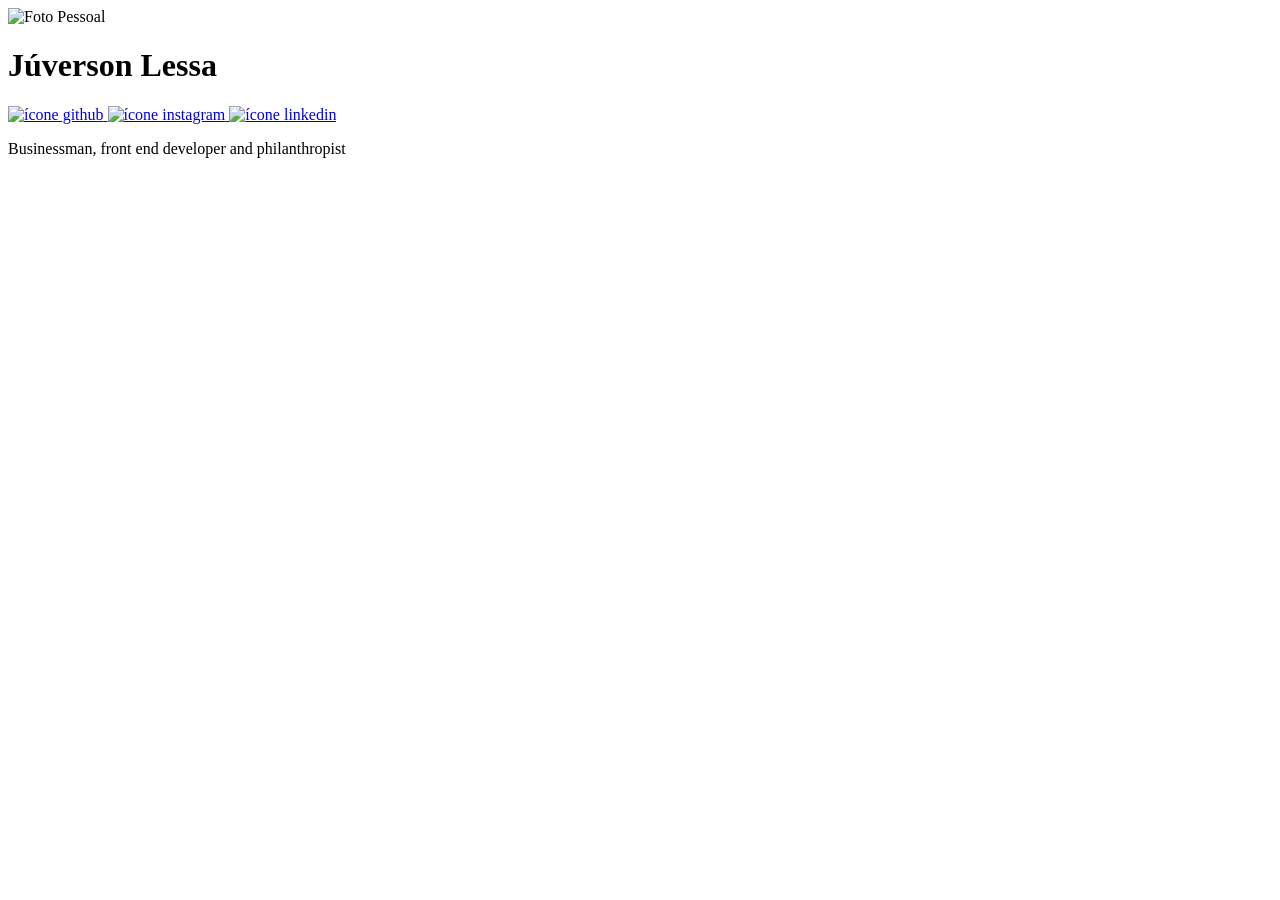
==== index.html @ c71007c9 "Create index.html" ====
<!DOCTYPE html>

<html>
    <head>
        <title>NLW7</title>
        <link rel="stylesheet" href="style.css">
        <link rel="preconnect" href="https://fonts.googleapis.com">
        <link rel="preconnect" href="https://fonts.gstatic.com" crossorigin>
        <link href="https://fonts.googleapis.com/css2?family=Roboto:wght@700&display=swap" rel="stylesheet">
    </head>
    
    <body>
        <main>
            <div class="container">
                <div class="avatar">
                    <img src="images/FotoPerfil.svg" alt="Foto Pessoal" width="200px" height="200px" />
                </div>
                <h1>Júverson Lessa</h1>
                <a href="https://github.com/juversonlessa" target="_blank">                   
                    <img src="images/github.svg" alt="ícone github" />
                </a>
                <a href="https://instagram.com/juversonlessa" target="_blank">
                    <img src="images/instagram.svg" alt="ícone instagram" />
                </a>
                <a href="https://www.linkedin.com/in/j%C3%BAverson-lessa-3611581b5/" target="_blank">
                     <img src="images/linkedin.svg" alt="ícone linkedin"  />
                </a>
                <p>Businessman, front end developer and philanthropist</p>
            </div>
        </main>
    </body>
</html>
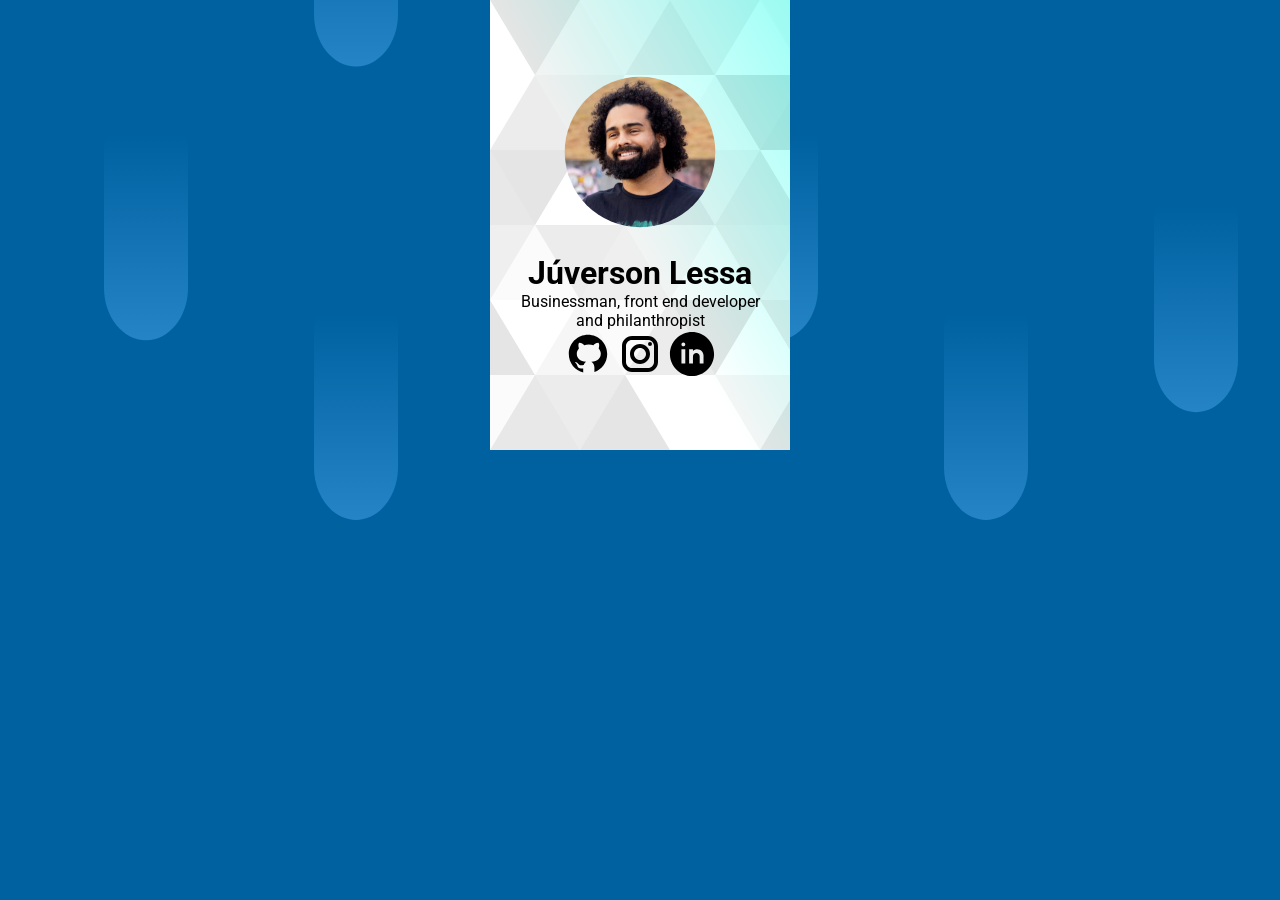
==== commit 0049cc89: "Merge branch 'main' of https://github.com/juversonlessa/cracha-nlw" ====
--- a/index.html
+++ b/index.html
@@ -15,18 +15,44 @@
                 <div class="avatar">
                     <img src="images/FotoPerfil.svg" alt="Foto Pessoal" width="200px" height="200px" />
                 </div>
-                <h1>Júverson Lessa</h1>
-                <a href="https://github.com/juversonlessa" target="_blank">                   
-                    <img src="images/github.svg" alt="ícone github" />
-                </a>
-                <a href="https://instagram.com/juversonlessa" target="_blank">
-                    <img src="images/instagram.svg" alt="ícone instagram" />
-                </a>
-                <a href="https://www.linkedin.com/in/j%C3%BAverson-lessa-3611581b5/" target="_blank">
-                     <img src="images/linkedin.svg" alt="ícone linkedin"  />
-                </a>
+                <h1 id="userName">Júverson Lessa</h1>
                 <p>Businessman, front end developer and philanthropist</p>
+                <ul id="socialLinks">
+                    <li class="github">
+                        <a href="https://github.com/juversonlessa" target="_blank">                   
+                            <img src="images/github.svg" alt="ícone github" />
+                        </a>
+                    </li>
+                    <li class="instagram">
+                        <a href="https://instagram.com/juversonlessa" target="_blank">
+                            <img src="images/instagram.svg" alt="ícone instagram" />
+                        </a>
+                    </li>
+                    <li class="linkedin">
+                        <a href="https://www.linkedin.com/in/j%C3%BAverson-lessa-3611581b5/" target="_blank">
+                            <img src="images/linkedin.svg" alt="ícone linkedin"  />
+                        </a>
+                    </li>
+                </ul>
             </div>
         </main>
+        <script>
+            const links = {
+                github: "juversonlessa",
+                instagram: "juversonlessa",
+                linkedin: "juversonlessa",
+            }
+            
+            function changeSocialMediaLinks() {
+                for (let li of socialLinks.children){
+                   const social = li.getAttribute("class")
+                   li.children[0].href = "https://instagram.com/juversonlessa"
+                   // alert(li.children[0].href)
+                }
+            }
+
+            changeSocialMediaLinks()
+
+        </script>
     </body>
 </html>
--- a/style.css
+++ b/style.css
@@ -0,0 +1,50 @@
+*{
+    margin: 0;
+}
+
+body {
+    background: url(images/primaryBackground.svg);
+    display: grid;
+    place-items: center;
+    font-family: 'Roboto', sans-serif;
+}
+
+main {
+    background: url(images/background.svg);
+    width: 300px;
+    height: 450px;
+}
+
+.avatar {
+    width: 100%;
+    margin-top: 50px;
+    clip-path: circle(33% at 50% 50%);
+}
+
+.container{
+    max-width: 250px;
+    margin-left: auto;
+    margin-right: auto;
+    text-align: center;
+}
+
+h1 {
+    font-size: 2rem;
+}
+
+ul {
+    margin-right: 0%;
+    margin-left: 0%;
+    padding: 0%;
+}
+
+li {
+    display: inline-block;
+    margin-left: auto;
+    margin-right: auto;
+}
+
+a {
+    color: lightgray;
+    text-decoration: none;
+}
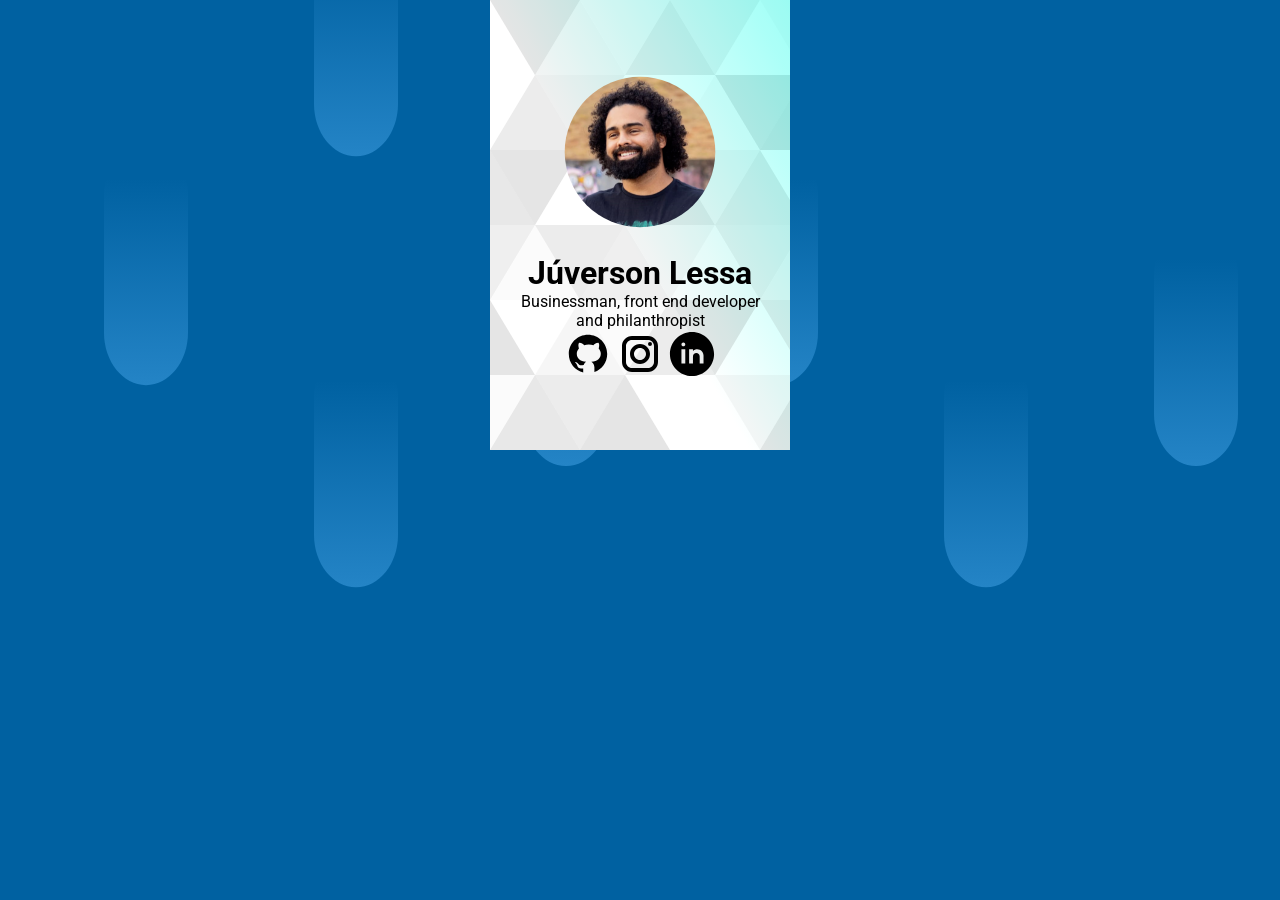
==== commit fdbd4d94: "Update index.html" ====
--- a/index.html
+++ b/index.html
@@ -15,44 +15,18 @@
                 <div class="avatar">
                     <img src="images/FotoPerfil.svg" alt="Foto Pessoal" width="200px" height="200px" />
                 </div>
-                <h1 id="userName">Júverson Lessa</h1>
+                <h1>Júverson Lessa</h1>
                 <p>Businessman, front end developer and philanthropist</p>
-                <ul id="socialLinks">
-                    <li class="github">
-                        <a href="https://github.com/juversonlessa" target="_blank">                   
-                            <img src="images/github.svg" alt="ícone github" />
-                        </a>
-                    </li>
-                    <li class="instagram">
-                        <a href="https://instagram.com/juversonlessa" target="_blank">
-                            <img src="images/instagram.svg" alt="ícone instagram" />
-                        </a>
-                    </li>
-                    <li class="linkedin">
-                        <a href="https://www.linkedin.com/in/j%C3%BAverson-lessa-3611581b5/" target="_blank">
-                            <img src="images/linkedin.svg" alt="ícone linkedin"  />
-                        </a>
-                    </li>
-                </ul>
+                <a href="https://github.com/juversonlessa" target="_blank">                   
+                    <img src="images/github.svg" alt="ícone github" />
+                </a>
+                <a href="https://instagram.com/juversonlessa" target="_blank">
+                    <img src="images/instagram.svg" alt="ícone instagram" />
+                </a>
+                <a href="https://www.linkedin.com/in/j%C3%BAverson-lessa-3611581b5/" target="_blank">
+                     <img src="images/linkedin.svg" alt="ícone linkedin"  />
+                </a>
             </div>
         </main>
-        <script>
-            const links = {
-                github: "juversonlessa",
-                instagram: "juversonlessa",
-                linkedin: "juversonlessa",
-            }
-            
-            function changeSocialMediaLinks() {
-                for (let li of socialLinks.children){
-                   const social = li.getAttribute("class")
-                   li.children[0].href = "https://instagram.com/juversonlessa"
-                   // alert(li.children[0].href)
-                }
-            }
-
-            changeSocialMediaLinks()
-
-        </script>
     </body>
 </html>
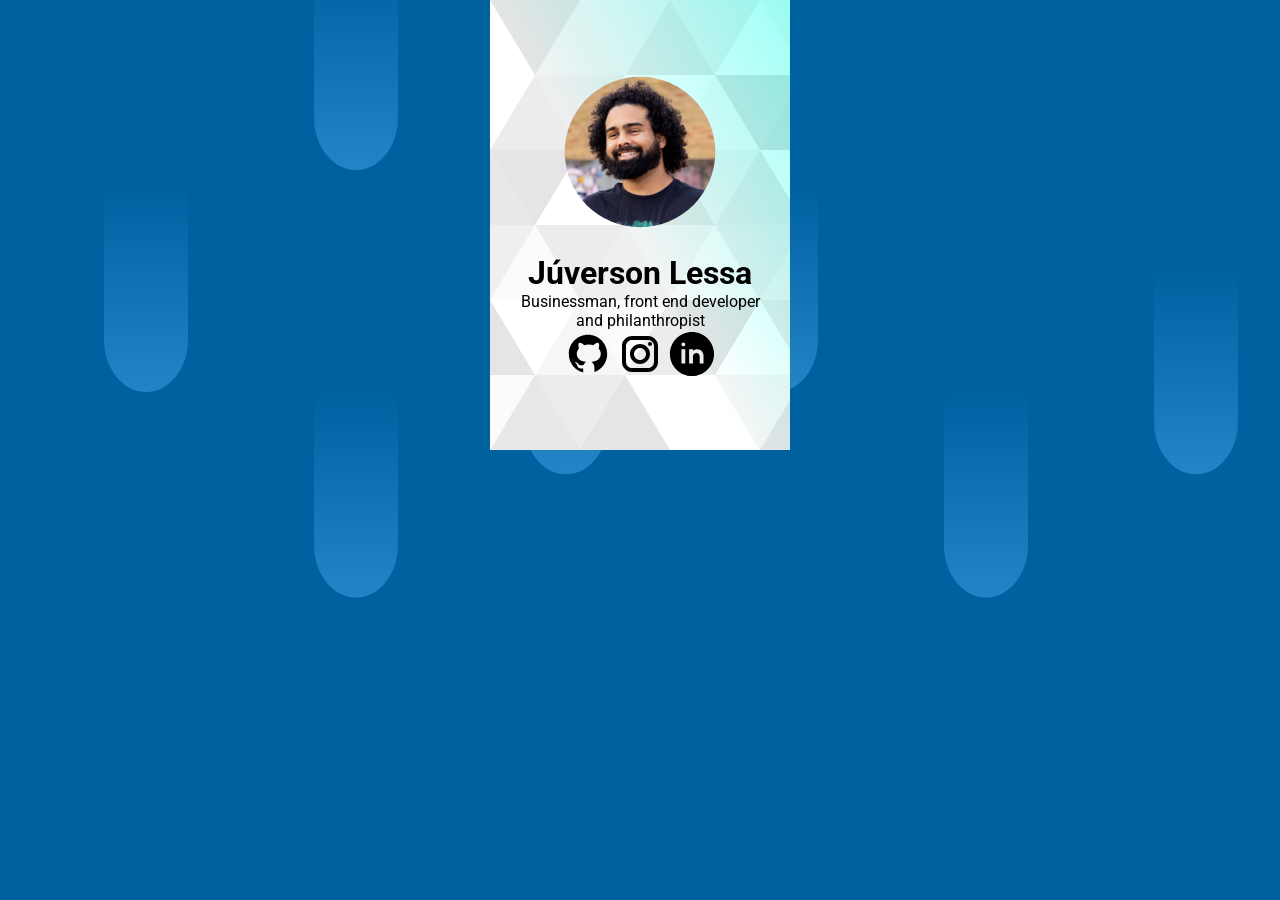
==== commit 57f6506f: "alt" ====
--- a/index.html
+++ b/index.html
@@ -2,7 +2,8 @@
 
 <html>
     <head>
-        <title>NLW7</title>
+        <meta name="viewport" content="width=device-width, initial-scale=1.0" />
+        <title>Badge</title>
         <link rel="stylesheet" href="style.css">
         <link rel="preconnect" href="https://fonts.googleapis.com">
         <link rel="preconnect" href="https://fonts.gstatic.com" crossorigin>
@@ -15,18 +16,45 @@
                 <div class="avatar">
                     <img src="images/FotoPerfil.svg" alt="Foto Pessoal" width="200px" height="200px" />
                 </div>
-                <h1>Júverson Lessa</h1>
+                <h1 id="userName">Júverson Lessa</h1>
                 <p>Businessman, front end developer and philanthropist</p>
-                <a href="https://github.com/juversonlessa" target="_blank">                   
-                    <img src="images/github.svg" alt="ícone github" />
-                </a>
-                <a href="https://instagram.com/juversonlessa" target="_blank">
-                    <img src="images/instagram.svg" alt="ícone instagram" />
-                </a>
-                <a href="https://www.linkedin.com/in/j%C3%BAverson-lessa-3611581b5/" target="_blank">
-                     <img src="images/linkedin.svg" alt="ícone linkedin"  />
-                </a>
+                <ul id="socialLinks">
+                    <li class="github">
+                        <a href="https://github.com/juversonlessa" target="_blank">                   
+                            <img src="images/github.svg" alt="ícone github" />
+                        </a>
+                    </li>
+                    <li class="instagram">
+                        <a href="https://instagram.com/juversonlessa" target="_blank">
+                            <img src="images/instagram.svg" alt="ícone instagram" />
+                        </a>
+                    </li>
+                    <li class="linkedin">
+                        <a href="https://www.linkedin.com/in/j%C3%BAverson-lessa-3611581b5/" target="_blank">
+                            <img src="images/linkedin.svg" alt="ícone linkedin"  />
+                        </a>
+                    </li>
+                </ul>
             </div>
         </main>
+<!--         <script>
+            const linksSocialMedia = {
+                github: "juversonlessa",
+                instagram: "taianassantos",
+                linkedin: "juversonlessa",
+            }
+            
+            function changeSocialMediaLinks() {
+                for (let li of socialLinks.children){
+                   const social = li.getAttribute("class")
+
+                   li.children[0].href = `https://${social}.com/${linksSocialMedia{social}}`
+                   alert(li.children[0].href)
+                }
+            }
+
+            changeSocialMediaLinks()
+
+        </script> -->
     </body>
-</html>
+</html>
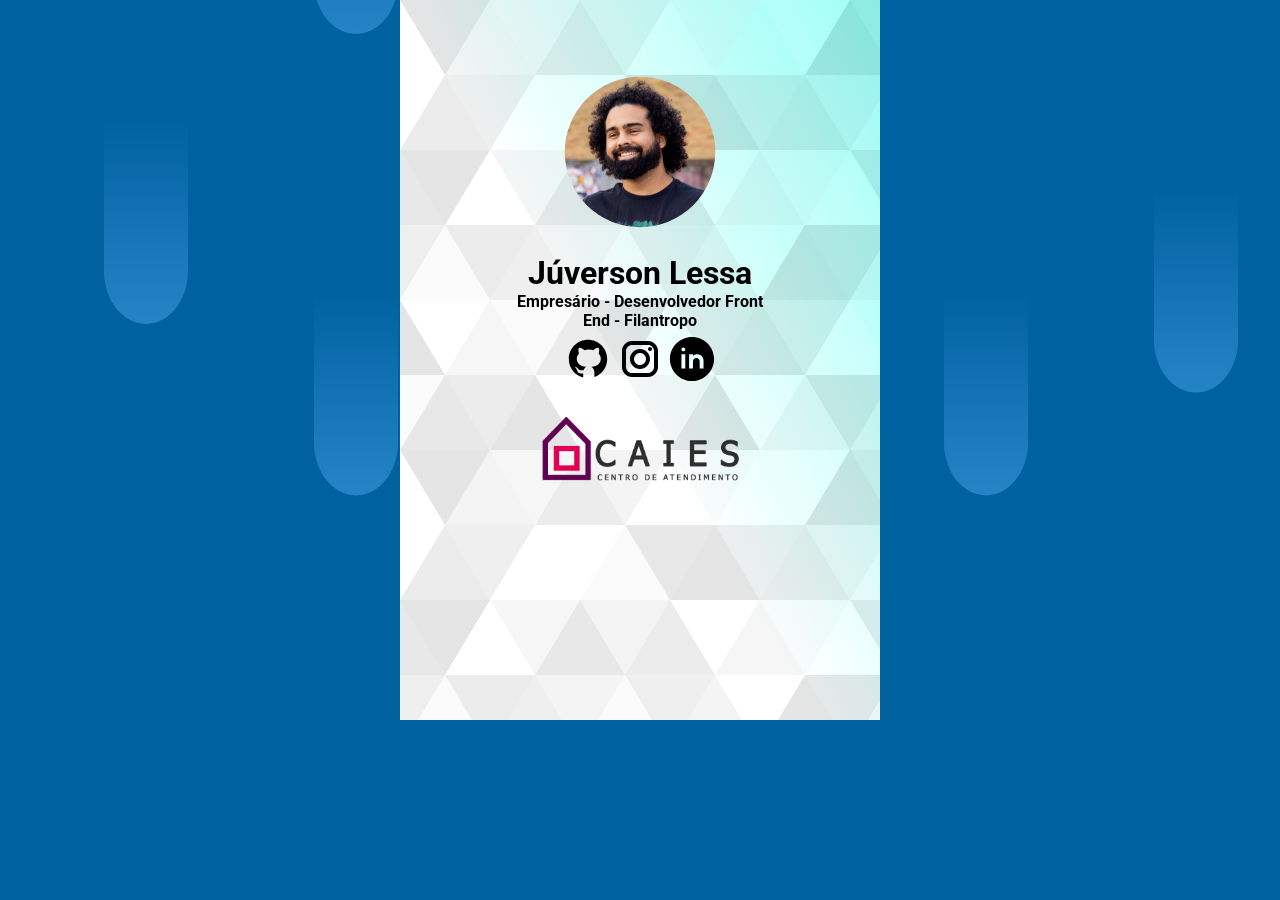
==== commit a2c3415a: "CAIES" ====
--- a/index.html
+++ b/index.html
@@ -7,7 +7,7 @@
         <link rel="stylesheet" href="style.css">
         <link rel="preconnect" href="https://fonts.googleapis.com">
         <link rel="preconnect" href="https://fonts.gstatic.com" crossorigin>
-        <link href="https://fonts.googleapis.com/css2?family=Roboto:wght@700&display=swap" rel="stylesheet">
+        <link href="https://fonts.googleapis.com/cssh4?family=Roboto:wght@700&display=swap" rel="stylesheet">
     </head>
     
     <body>
@@ -17,7 +17,7 @@
                     <img src="images/FotoPerfil.svg" alt="Foto Pessoal" width="200px" height="200px" />
                 </div>
                 <h1 id="userName">Júverson Lessa</h1>
-                <p>Businessman, front end developer and philanthropist</p>
+                <h4>Empresário - Desenvolvedor Front End - Filantropo</h4>
                 <ul id="socialLinks">
                     <li class="github">
                         <a href="https://github.com/juversonlessa" target="_blank">                   
@@ -36,25 +36,11 @@
                     </li>
                 </ul>
             </div>
-        </main>
-<!--         <script>
-            const linksSocialMedia = {
-                github: "juversonlessa",
-                instagram: "taianassantos",
-                linkedin: "juversonlessa",
-            }
-            
-            function changeSocialMediaLinks() {
-                for (let li of socialLinks.children){
-                   const social = li.getAttribute("class")
-
-                   li.children[0].href = `https://${social}.com/${linksSocialMedia{social}}`
-                   alert(li.children[0].href)
-                }
-            }
-
-            changeSocialMediaLinks()
-
-        </script> -->
+            <div class="aditionalInfo">
+                <a href="https://www.instagram.com/equipecaies/" target="_blank">
+                    <img src="images/CAIES.svg" alt="Logo CAIES">
+                </a>
+            </div>
+        </main>    
     </body>
 </html>
--- a/style.css
+++ b/style.css
@@ -3,16 +3,17 @@
 }
 
 body {
+    display: flex;
     background: url(images/primaryBackground.svg);
-    display: grid;
-    place-items: center;
     font-family: 'Roboto', sans-serif;
 }
 
 main {
     background: url(images/background.svg);
-    width: 300px;
-    height: 450px;
+    width: 30.0rem;
+    height: 45.0rem;
+    margin-left: auto;
+    margin-right: auto;
 }
 
 .avatar {
@@ -28,6 +29,17 @@
     text-align: center;
 }
 
+.aditionalInfo {
+    margin-inline: auto;
+    margin-top: 25px;
+    max-width: 250px;
+    text-align: center;
+}
+
+.caies {
+    margin-top: 5px;
+}
+
 h1 {
     font-size: 2rem;
 }
@@ -40,6 +52,7 @@
 
 li {
     display: inline-block;
+    margin-top: 5px;
     margin-left: auto;
     margin-right: auto;
 }
@@ -47,4 +60,4 @@
 a {
     color: lightgray;
     text-decoration: none;
-}
+}
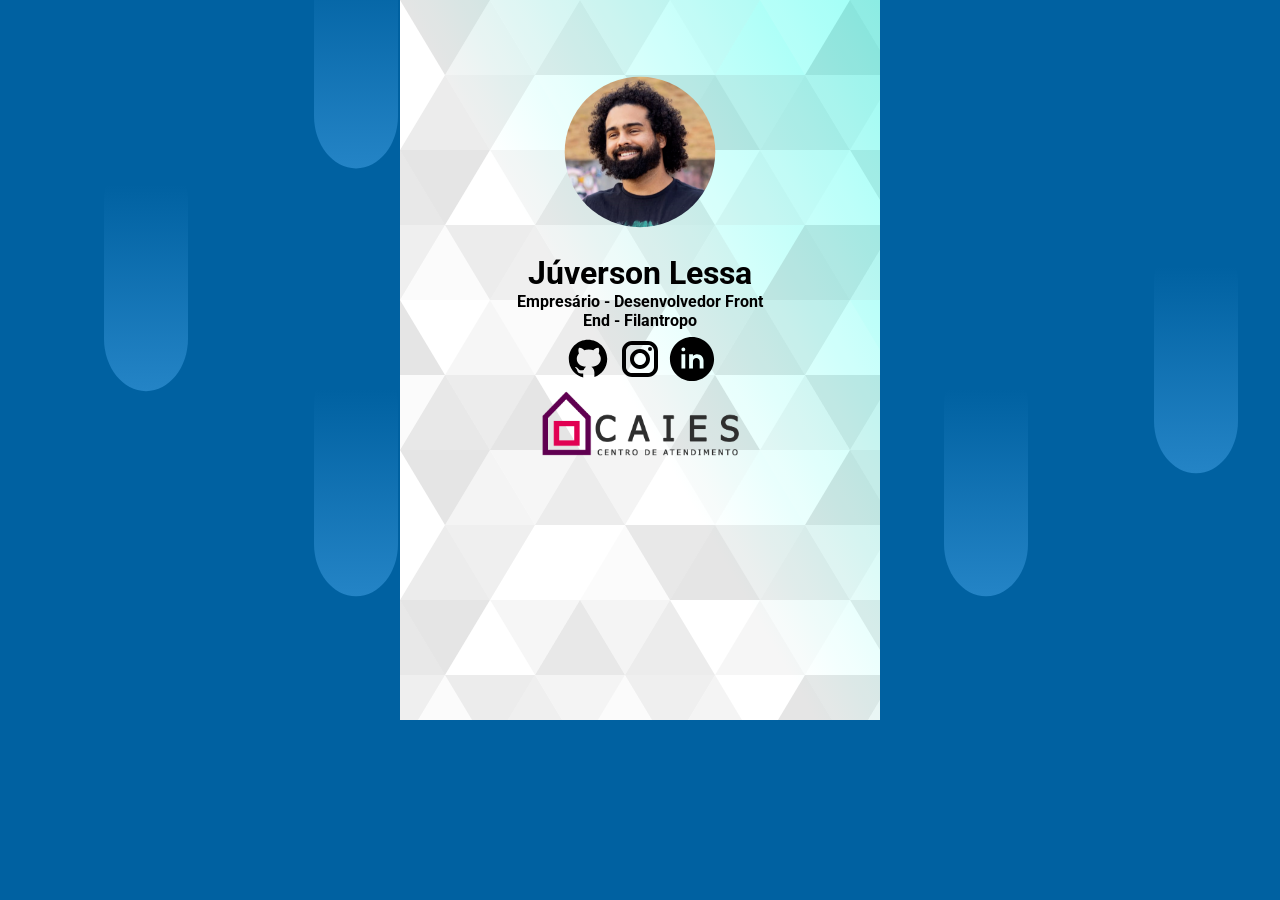
==== commit ceb90da6: "CAIES2" ====
--- a/index.html
+++ b/index.html
@@ -37,7 +37,7 @@
                 </ul>
             </div>
             <div class="aditionalInfo">
-                <a href="https://www.instagram.com/equipecaies/" target="_blank">
+                <a class="caies" href="https://www.instagram.com/equipecaies/" target="_blank">
                     <img src="images/CAIES.svg" alt="Logo CAIES">
                 </a>
             </div>
--- a/style.css
+++ b/style.css
@@ -31,13 +31,14 @@
 
 .aditionalInfo {
     margin-inline: auto;
-    margin-top: 25px;
     max-width: 250px;
     text-align: center;
 }
 
 .caies {
     margin-top: 5px;
+    margin-inline: auto;
+    max-width: 250px;
 }
 
 h1 {
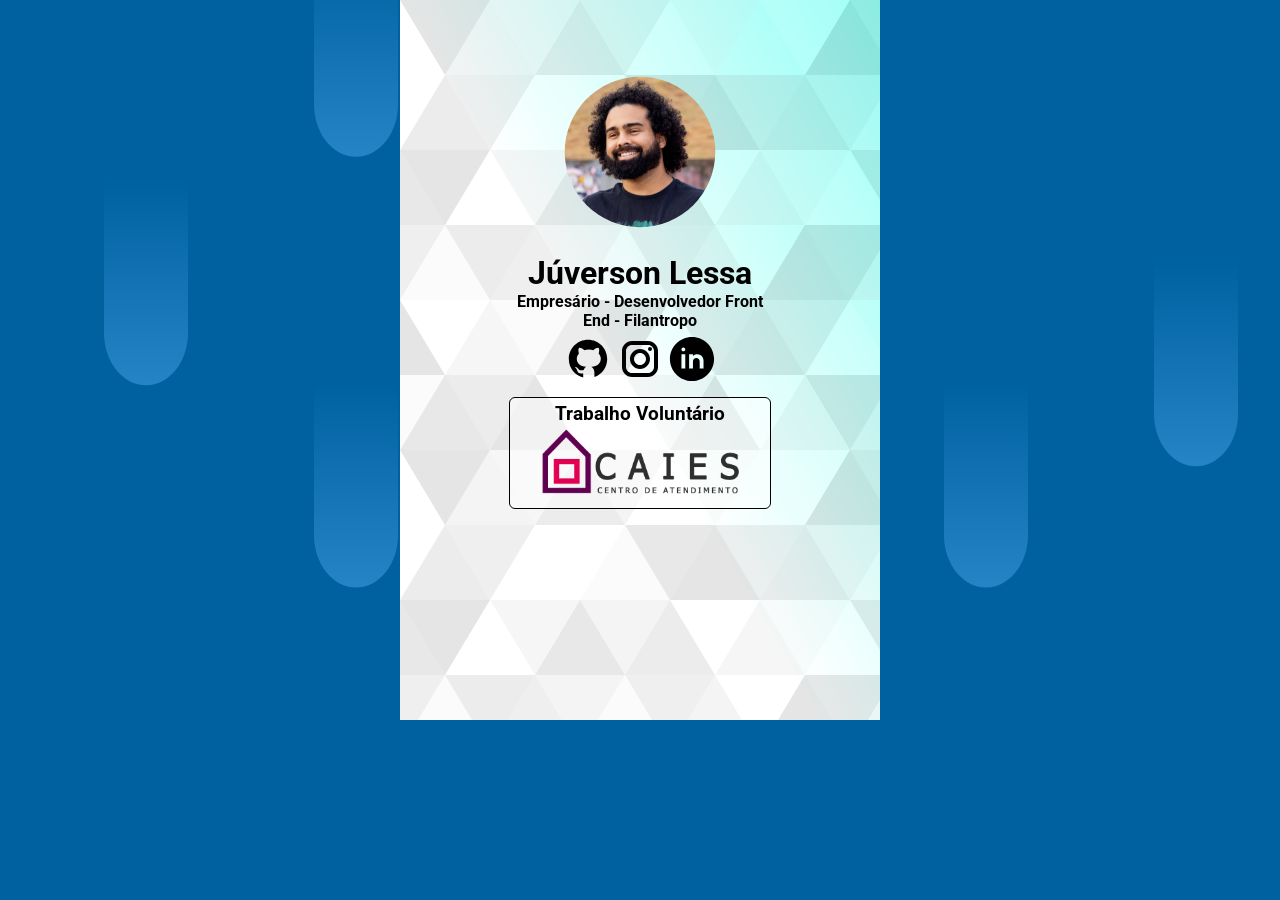
==== commit 9f631b61: "cixa de info adicional" ====
--- a/index.html
+++ b/index.html
@@ -37,6 +37,8 @@
                 </ul>
             </div>
             <div class="aditionalInfo">
+    
+                <h3>Trabalho Voluntário</h3>
                 <a class="caies" href="https://www.instagram.com/equipecaies/" target="_blank">
                     <img src="images/CAIES.svg" alt="Logo CAIES">
                 </a>
--- a/style.css
+++ b/style.css
@@ -1,64 +1,69 @@
-*{
-    margin: 0;
+* {
+  margin: 0;
 }
 
 body {
-    display: flex;
-    background: url(images/primaryBackground.svg);
-    font-family: 'Roboto', sans-serif;
+  display: flex;
+  background: url(images/primaryBackground.svg);
+  font-family: 'Roboto', sans-serif;
 }
 
 main {
-    background: url(images/background.svg);
-    width: 30.0rem;
-    height: 45.0rem;
-    margin-left: auto;
-    margin-right: auto;
+  background: url(images/background.svg);
+  width: 30rem;
+  height: 45rem;
+  margin-left: auto;
+  margin-right: auto;
 }
 
 .avatar {
-    width: 100%;
-    margin-top: 50px;
-    clip-path: circle(33% at 50% 50%);
+  width: 100%;
+  margin-top: 50px;
+  clip-path: circle(33% at 50% 50%);
 }
 
-.container{
-    max-width: 250px;
-    margin-left: auto;
-    margin-right: auto;
-    text-align: center;
+.container {
+  max-width: 250px;
+  margin-left: auto;
+  margin-right: auto;
+  text-align: center;
 }
 
 .aditionalInfo {
-    margin-inline: auto;
-    max-width: 250px;
-    text-align: center;
+  border: 1px solid black;
+  border-radius: 6px;
+  background-color: rgba(255, 255, 255, 0.501);
+  margin-inline: auto;
+  margin-top: 10px;
+  max-width: 250px;
+  text-align: center;
+  padding: 5px;
 }
 
 .caies {
-    margin-top: 5px;
-    margin-inline: auto;
-    max-width: 250px;
+  margin-top: 5px;
+  margin-inline: auto;
+  max-width: 250px;
 }
 
 h1 {
-    font-size: 2rem;
+  font-size: 2rem;
 }
 
 ul {
-    margin-right: 0%;
-    margin-left: 0%;
-    padding: 0%;
+  margin-right: 0%;
+  margin-left: 0%;
+  padding: 0%;
 }
 
 li {
-    display: inline-block;
-    margin-top: 5px;
-    margin-left: auto;
-    margin-right: auto;
+  display: inline-block;
+  margin-top: 5px;
+  margin-left: auto;
+  margin-right: auto;
 }
 
 a {
-    color: lightgray;
-    text-decoration: none;
+  color: lightgray;
+  text-decoration: none;
 }
